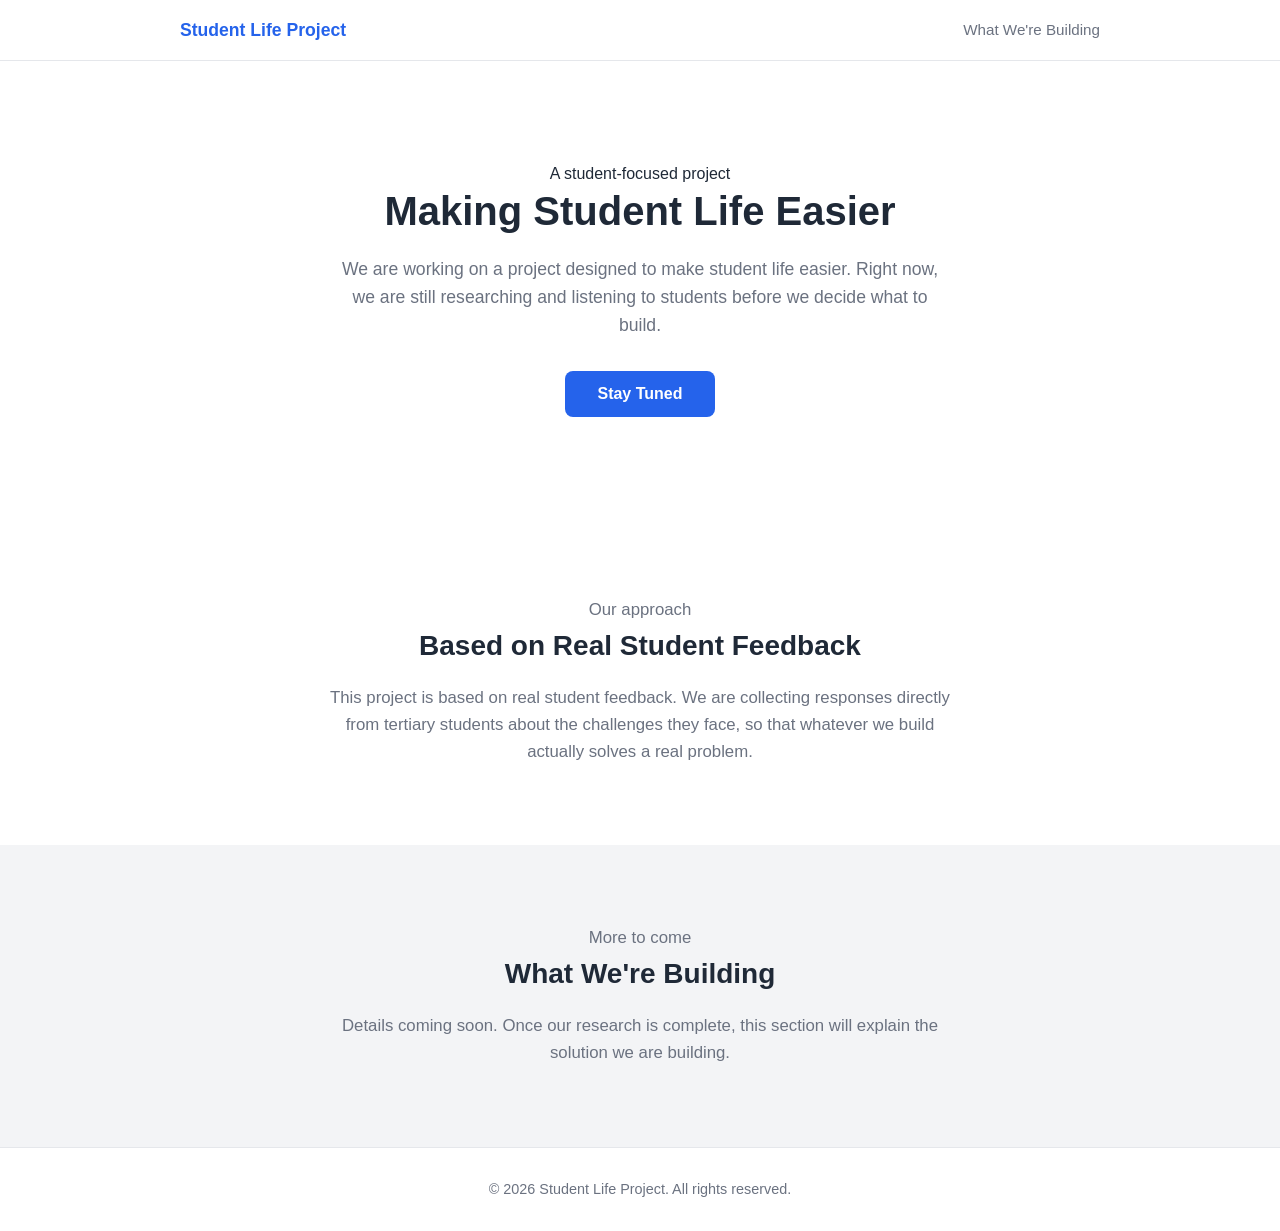
==== student-life-project/index.html @ 3a71a143 "Initial commit - student life project landing page" ====
<!DOCTYPE html>
<html lang="en">
<head>
  <meta charset="UTF-8">
  <meta name="viewport" content="width=device-width, initial-scale=1.0">
  <meta name="description" content="A student-focused project shaped by real student feedback.">
  <title>Student Life Project</title>
  <link rel="stylesheet" href="style.css">
  <script src="script.js" defer></script>
</head>
<body>
  <!-- Navigation bar -->
  <header class="navbar">
    <div class="nav-container">
      <a href="#top" class="logo">Student Life Project</a>
      <nav aria-label="Main navigation">
        <a href="#building" class="nav-link">What We're Building</a>
      </nav>
    </div>
  </header>

  <main id="top">
    <!-- Hero section -->
    <section class="hero" aria-labelledby="hero-title">
      <div class="container">
        <p class="eyebrow">A student-focused project</p>
        <h1 id="hero-title">Making Student Life Easier</h1>
        <p class="hero-text">
          We are working on a project designed to make student life easier.
          Right now, we are still researching and listening to students before
          we decide what to build.
        </p>
        <button id="cta-button" class="cta-button" type="button">Stay Tuned</button>
      </div>
    </section>

    <!-- Research and student feedback section -->
    <section class="section" aria-labelledby="feedback-title">
      <div class="container">
        <p class="section-label">Our approach</p>
        <h2 id="feedback-title">Based on Real Student Feedback</h2>
        <p>
          This project is based on real student feedback. We are collecting
          responses directly from tertiary students about the challenges they
          face, so that whatever we build actually solves a real problem.
        </p>
      </div>
    </section>

    <!-- Placeholder for the solution after research -->
    <section id="building" class="section section-alt" aria-labelledby="building-title">
      <div class="container">
        <p class="section-label">More to come</p>
        <h2 id="building-title">What We're Building</h2>
        <p>
          Details coming soon. Once our research is complete, this section
          will explain the solution we are building.
        </p>
      </div>
    </section>
  </main>

  <!-- Project footer -->
  <footer class="footer">
    <div class="container">
      <p>&copy; <span id="current-year">2026</span> Student Life Project. All rights reserved.</p>
    </div>
  </footer>
</body>
</html>
---- student-life-project/style.css ----
/* ===== COLOR VARIABLES (easy to change later) ===== */
:root {
  --primary: #2563eb;        /* Blue accent */
  --primary-dark: #1e40af;   /* Darker blue for hover */
  --text: #1f2937;           /* Main text color */
  --text-light: #6b7280;     /* Muted text color */
  --bg: #ffffff;             /* Main background */
  --bg-alt: #f3f4f6;         /* Alternate section background */
  --border: #e5e7eb;         /* Light border color */
}

/* ===== BASIC RESET ===== */
* {
  margin: 0;
  padding: 0;
  box-sizing: border-box;
}

body {
  font-family: -apple-system, BlinkMacSystemFont, "Segoe UI", Roboto, Arial, sans-serif;
  color: var(--text);
  background-color: var(--bg);
  line-height: 1.6;
}

/* Reusable centered container */
.container {
  width: 100%;
  max-width: 960px;
  margin: 0 auto;
  padding: 0 20px;
}

/* ===== NAVIGATION BAR ===== */
.navbar {
  position: sticky;
  top: 0;
  background-color: var(--bg);
  border-bottom: 1px solid var(--border);
  z-index: 100;
}

.nav-container {
  max-width: 960px;
  margin: 0 auto;
  padding: 16px 20px;
  display: flex;
  justify-content: space-between;
  align-items: center;
}

.logo {
  font-size: 1.1rem;
  font-weight: 700;
  color: var(--primary);
  text-decoration: none;
}

.nav-link {
  color: var(--text-light);
  text-decoration: none;
  font-size: 0.95rem;
}

.nav-link:hover {
  color: var(--primary);
}

/* ===== HERO SECTION ===== */
.hero {
  padding: 100px 0;
  text-align: center;
}

.hero h1 {
  font-size: 2.5rem;
  line-height: 1.2;
  margin-bottom: 20px;
}

.hero-text {
  font-size: 1.1rem;
  color: var(--text-light);
  max-width: 600px;
  margin: 0 auto 32px auto;
}

/* ===== CALL-TO-ACTION BUTTON ===== */
.cta-button {
  background-color: var(--primary);
  color: #ffffff;
  border: none;
  padding: 14px 32px;
  font-size: 1rem;
  font-weight: 600;
  border-radius: 8px;
  cursor: pointer;
  transition: background-color 0.2s ease;
}

.cta-button:hover {
  background-color: var(--primary-dark);
}

/* ===== GENERAL SECTIONS ===== */
.section {
  padding: 80px 0;
}

.section h2 {
  font-size: 1.75rem;
  margin-bottom: 16px;
  text-align: center;
}

.section p {
  font-size: 1.05rem;
  color: var(--text-light);
  max-width: 620px;
  margin: 0 auto;
  text-align: center;
}

/* Alternate background for visual separation */
.section-alt {
  background-color: var(--bg-alt);
}

/* ===== FOOTER ===== */
.footer {
  border-top: 1px solid var(--border);
  padding: 30px 0;
  text-align: center;
}

.footer p {
  font-size: 0.9rem;
  color: var(--text-light);
}

/* ===== RESPONSIVE (MOBILE) ===== */
@media (max-width: 768px) {
  .hero {
    padding: 70px 0;
  }

  .hero h1 {
    font-size: 1.9rem;
  }

  .hero-text {
    font-size: 1rem;
  }

  .section {
    padding: 60px 0;
  }

  .section h2 {
    font-size: 1.4rem;
  }

  /* Stack nav items on small screens */
  .nav-container {
    flex-direction: column;
    gap: 8px;
    text-align: center;
  }

  /* Make button easier to tap */
  .cta-button {
    width: 100%;
    max-width: 300px;
  }
}
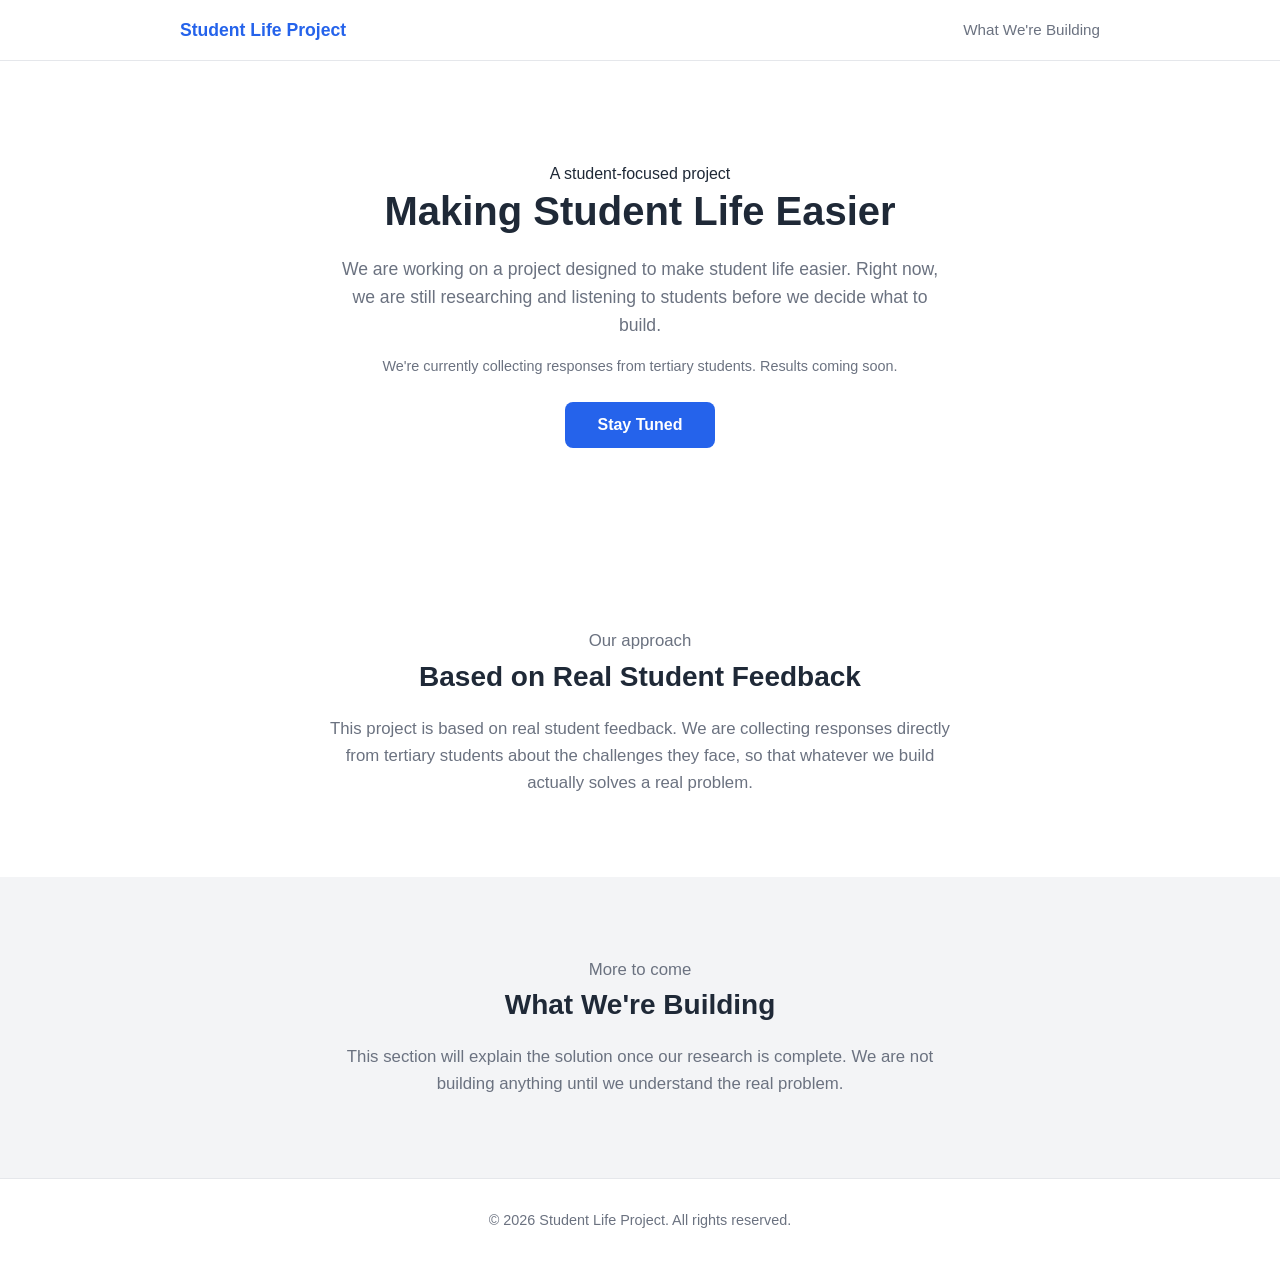
==== commit ddb71673: "Add README and enhance index.html with research note and updated messaging" ====
--- a/student-life-project/index.html
+++ b/student-life-project/index.html
@@ -30,6 +30,7 @@
           Right now, we are still researching and listening to students before
           we decide what to build.
         </p>
+        <p class="research-note">We're currently collecting responses from tertiary students. Results coming soon.</p>
         <button id="cta-button" class="cta-button" type="button">Stay Tuned</button>
       </div>
     </section>
@@ -53,8 +54,7 @@
         <p class="section-label">More to come</p>
         <h2 id="building-title">What We're Building</h2>
         <p>
-          Details coming soon. Once our research is complete, this section
-          will explain the solution we are building.
+          This section will explain the solution once our research is complete. We are not building anything until we understand the real problem.
         </p>
       </div>
     </section>
--- a/student-life-project/style.css
+++ b/student-life-project/style.css
@@ -83,6 +83,12 @@
   color: var(--text-light);
   max-width: 600px;
   margin: 0 auto 32px auto;
+}
+
+.research-note {
+  margin: -16px auto 24px;
+  color: var(--text-light);
+  font-size: 0.9rem;
 }
 
 /* ===== CALL-TO-ACTION BUTTON ===== */
